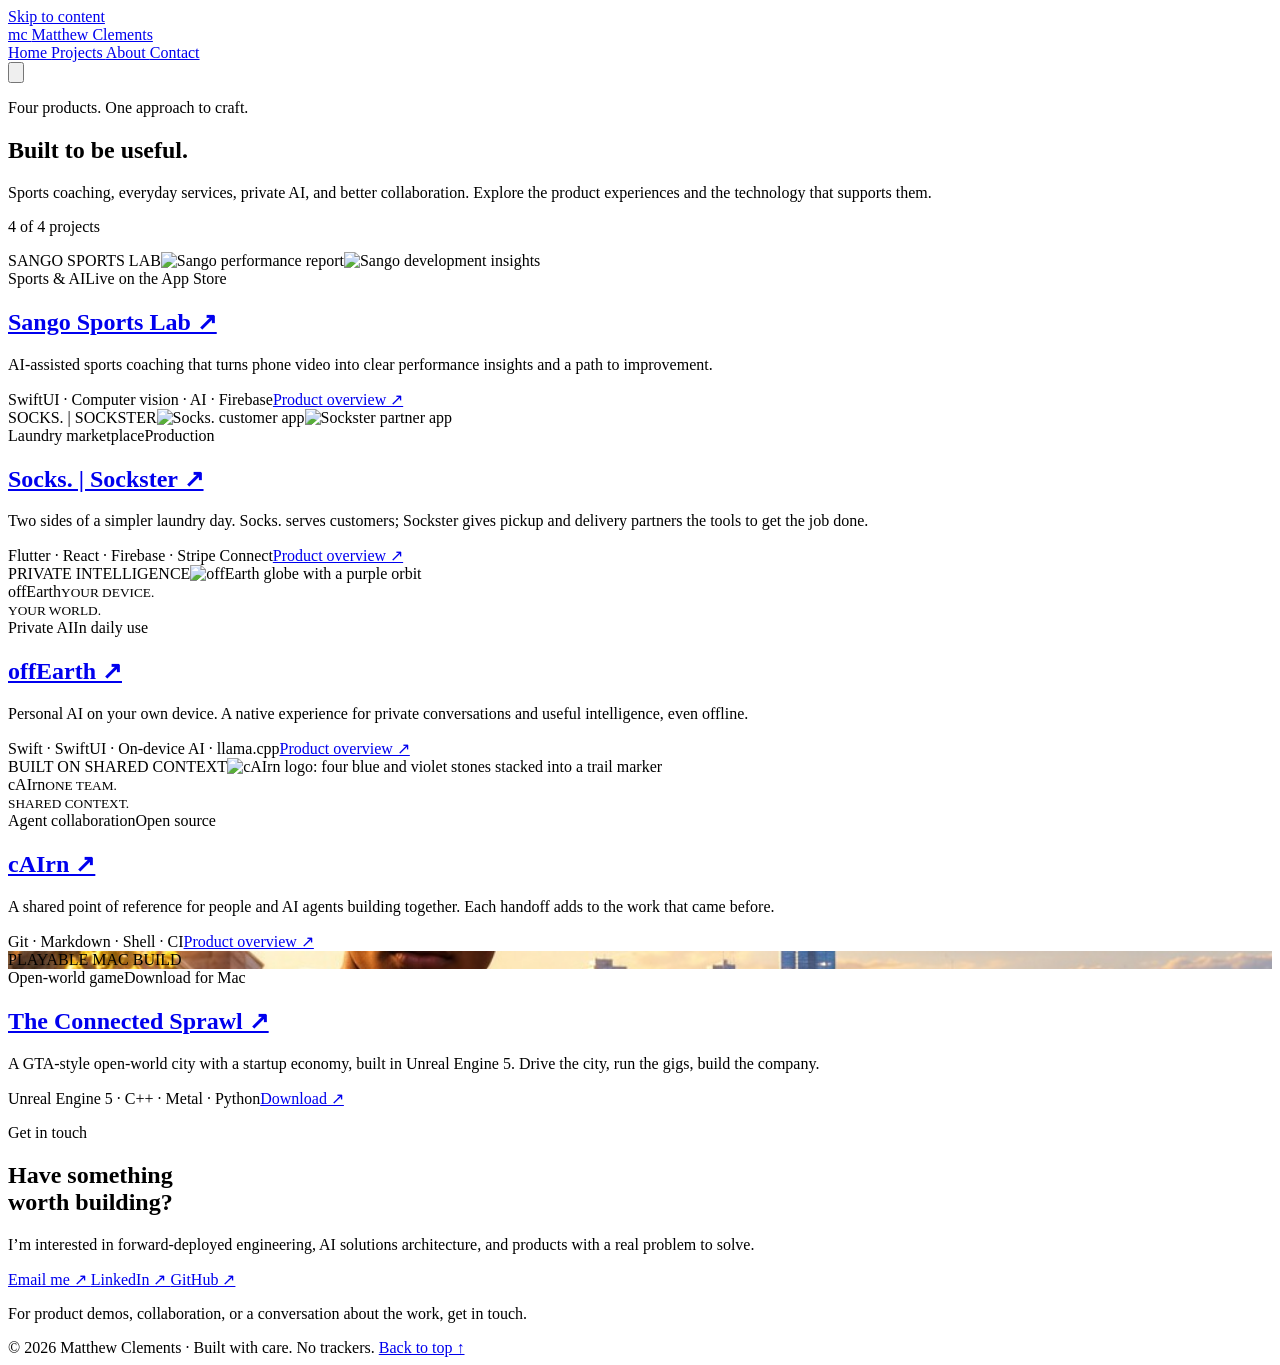
==== projects/index.html @ 40785cf9 "Add The Connected Sprawl download page (Mac build 0.231.2) Co-Authored-By: Claude Fable 5.1 <noreply" ====
<!doctype html>
<html lang="en">
<head>
<meta charset="utf-8"/>
<meta content="width=device-width, initial-scale=1" name="viewport"/>
<title>Projects — Matthew Clements</title>
<meta content="Explore Sango Sports Lab, Socks. | Sockster, offEarth, and cAIrn. Product experiences and their underlying technology." name="description"/>
<meta content="Matthew Clements" name="author"/>
<link href="https://mcclements02.github.io/projects/" rel="canonical"/>
<meta content="website" property="og:type"/>
<meta content="Projects — Matthew Clements" property="og:title"/>
<meta content="Explore Sango Sports Lab, Socks. | Sockster, offEarth, and cAIrn. Product experiences and their underlying technology." property="og:description"/>
<meta content="https://mcclements02.github.io/projects/" property="og:url"/>
<meta content="https://mcclements02.github.io/assets/og-portfolio-2026.jpg" property="og:image"/>
<meta content="image/jpeg" property="og:image:type"/>
<meta content="1200" property="og:image:width"/>
<meta content="630" property="og:image:height"/>
<meta content="Matthew Clements: Big ideas. Built for real life. Featuring Sango Sports Lab, Socks. | Sockster, offEarth, and cAIrn." property="og:image:alt"/>
<meta content="Matthew Clements" property="og:site_name"/>
<meta content="summary_large_image" name="twitter:card"/>
<meta content="Projects — Matthew Clements" name="twitter:title"/>
<meta content="Explore Sango Sports Lab, Socks. | Sockster, offEarth, and cAIrn. Product experiences and their underlying technology." name="twitter:description"/>
<meta content="https://mcclements02.github.io/assets/og-portfolio-2026.jpg" name="twitter:image"/>
<meta content="Matthew Clements: Big ideas. Built for real life. Featuring Sango Sports Lab, Socks. | Sockster, offEarth, and cAIrn." name="twitter:image:alt"/>
<link href="../assets/favicon.svg" rel="icon" type="image/svg+xml"/>
<link href="https://fonts.googleapis.com" rel="preconnect"/>
<link crossorigin="" href="https://fonts.gstatic.com" rel="preconnect"/>
<link href="https://fonts.googleapis.com/css2?family=Geist:wght@400;500;600;700&amp;family=Geist+Mono:wght@400;500;600&amp;display=swap" rel="stylesheet"/>
<script>
   try{const t=localStorage.getItem('theme');if(t==='light'||t==='dark')document.documentElement.dataset.theme=t;}catch(e){}
  </script>
<link href="../assets/site.css?v=20261003-final" rel="stylesheet"/>
<script defer="" src="../assets/site.js?v=20261003-final">
</script>
</head>
<body id="top"><a class="skip-link" href="#main">Skip to content</a><header class="nav">
<div class="wrap nav-inner">
<a aria-label="Matthew Clements — home" class="brand" href="../index.html">
<span aria-hidden="true" class="brand-mark">
      mc
     </span>
<span>
      Matthew Clements
     </span>
</a>
<div class="nav-right">
<nav aria-label="Main navigation" class="nav-links">
<a href="../index.html">
       Home
      </a>
<a aria-current="page" href="../projects/index.html">
       Projects
      </a>
<a class="nav-about" href="../index.html#about">
       About
      </a>
<a href="../index.html#contact">
       Contact
      </a>
</nav>
<button aria-label="Toggle color theme" class="theme-toggle" id="theme-toggle" type="button">
<svg aria-hidden="true" viewbox="0 0 24 24">
<circle cx="12" cy="12" fill="none" r="8" stroke="currentColor" stroke-width="1.5">
</circle>
<path d="M12 4a8 8 0 0 1 0 16Z" fill="currentColor">
</path>
</svg>
</button>
</div>
</div>
</header><main class="wrap" id="main"><section class="page-intro"><p class="eyebrow">Four products. One approach to craft.</p><h1>Built to be useful.</h1><p>Sports coaching, everyday services, private AI, and better collaboration. Explore the product experiences and the technology that supports them.</p></section><div class="project-tools" id="project-tools" hidden><div class="filters" role="group" aria-label="Filter projects by category"><button class="filter" type="button" data-filter="all" aria-pressed="true">All four</button><button class="filter" type="button" data-filter="ai" aria-pressed="false">AI experiences</button><button class="filter" type="button" data-filter="platforms" aria-pressed="false">Marketplaces</button><button class="filter" type="button" data-filter="tools" aria-pressed="false">Collaboration</button></div><label class="sr-only" for="project-search">Search projects</label><input class="search" id="project-search" type="search" placeholder="Find a product or technology…" autocomplete="off"></div><p class="result-count" id="result-count" role="status" aria-live="polite">4 of 4 projects</p><div id="project-list"><article class="project-row" id="sango" data-project data-category="ai"><div class="visual visual-sango"><span class="visual-label" aria-hidden="true">SANGO SPORTS LAB</span><img src="../assets/sango-report.webp" alt="Sango performance report" width="560" height="1212" loading="lazy"><img src="../assets/sango-runway.webp" alt="Sango development insights" width="560" height="1212" loading="lazy"></div><div class="project-info"><div class="project-topline"><span class="kicker">Sports &amp; AI</span><span class="pill live">Live on the App Store</span></div><h2><a href="sango/index.html">Sango Sports Lab ↗</a></h2><p>AI-assisted sports coaching that turns phone video into clear performance insights and a path to improvement.</p><div class="project-bottom"><span class="stack-note">SwiftUI · Computer vision · AI · Firebase</span><a href="sango/index.html">Product overview ↗</a></div></div></article><article class="project-row" id="socks" data-project data-category="platforms"><div class="visual visual-scks"><span class="visual-label" aria-hidden="true">SOCKS. | SOCKSTER</span><img src="../assets/scks-customer.webp" alt="Socks. customer app" width="560" height="1212" loading="lazy"><img src="../assets/scks-driver.webp" alt="Sockster partner app" width="560" height="1212" loading="lazy"></div><div class="project-info"><div class="project-topline"><span class="kicker">Laundry marketplace</span><span class="pill live">Production</span></div><h2><a href="socks/index.html">Socks. | Sockster ↗</a></h2><p>Two sides of a simpler laundry day. Socks. serves customers; Sockster gives pickup and delivery partners the tools to get the job done.</p><div class="project-bottom"><span class="stack-note">Flutter · React · Firebase · Stripe Connect</span><a href="socks/index.html">Product overview ↗</a></div></div></article><article class="project-row" id="offearth" data-project data-category="ai"><div class="visual visual-offearth"><span class="visual-label" aria-hidden="true">PRIVATE INTELLIGENCE</span><img class="brand-logo" src="../assets/offearth-logo.png" alt="offEarth globe with a purple orbit" width="768" height="768" loading="lazy"><div class="visual-wordmark" aria-hidden="true">offEarth<small>YOUR DEVICE.<br>YOUR WORLD.</small></div></div><div class="project-info"><div class="project-topline"><span class="kicker">Private AI</span><span class="pill use">In daily use</span></div><h2><a href="offearth/index.html">offEarth ↗</a></h2><p>Personal AI on your own device. A native experience for private conversations and useful intelligence, even offline.</p><div class="project-bottom"><span class="stack-note">Swift · SwiftUI · On-device AI · llama.cpp</span><a href="offearth/index.html">Product overview ↗</a></div></div></article><article class="project-row" id="cairn" data-project data-category="tools"><div class="visual visual-cairn"><span class="visual-label" aria-hidden="true">BUILT ON SHARED CONTEXT</span><img class="cairn-logo" src="../assets/cairn-logo.svg" alt="cAIrn logo: four blue and violet stones stacked into a trail marker" width="256" height="256" loading="lazy"><div class="visual-wordmark cairn-wordmark" aria-hidden="true"><span>c<span class="cairn-ai">AI</span>rn</span><small>ONE TEAM.<br>SHARED CONTEXT.</small></div></div><div class="project-info"><div class="project-topline"><span class="kicker">Agent collaboration</span><span class="pill ">Open source</span></div><h2><a href="cairn/index.html">cAIrn ↗</a></h2><p>A shared point of reference for people and AI agents building together. Each handoff adds to the work that came before.</p><div class="project-bottom"><span class="stack-note">Git · Markdown · Shell · CI</span><a href="cairn/index.html">Product overview ↗</a></div></div></article><article class="project-row" id="connectedsprawl" data-project data-category="games"><div class="visual" style="background:#1b2a3a url(../assets/connectedsprawl-cover.jpg) center 20%/cover no-repeat"><span class="visual-label" aria-hidden="true">PLAYABLE MAC BUILD</span></div><div class="project-info"><div class="project-topline"><span class="kicker">Open-world game</span><span class="pill ">Download for Mac</span></div><h2><a href="connectedsprawl/index.html">The Connected Sprawl ↗</a></h2><p>A GTA-style open-world city with a startup economy, built in Unreal Engine 5. Drive the city, run the gigs, build the company.</p><div class="project-bottom"><span class="stack-note">Unreal Engine 5 · C++ · Metal · Python</span><a href="connectedsprawl/index.html">Download ↗</a></div></div></article></div><div class="empty-results" id="empty-results" hidden><p>No projects match those filters.</p><button type="button" id="clear-filters">Clear filters and search</button></div><section aria-labelledby="contact-title" class="contact" id="contact">
<div>
<p class="eyebrow">
      Get in touch
     </p>
<h2 id="contact-title">
      Have something
      <br/>
      worth building?
     </h2>
</div>
<div>
<p>
      I’m interested in forward-deployed engineering, AI solutions architecture, and products with a real problem to solve.
     </p>
<div class="text-links">
<a href="mailto:matthew.clements02@gmail.com">
       Email me ↗
      </a>
<a href="https://www.linkedin.com/in/matthew-c-clements" rel="noopener" target="_blank">
       LinkedIn ↗
      </a>
<a href="https://github.com/mcclements02" rel="noopener" target="_blank">
       GitHub ↗
      </a>
</div>
<p class="fine">For product demos, collaboration, or a conversation about the work, get in touch.</p>
</div>
</section></main><footer>
<div class="wrap foot">
<span>
     ©
     <span id="year">
      2026
     </span>
     Matthew Clements · Built with care. No trackers.
    </span>
<a href="#top">
     Back to top ↑
    </a>
</div>
</footer></body></html>
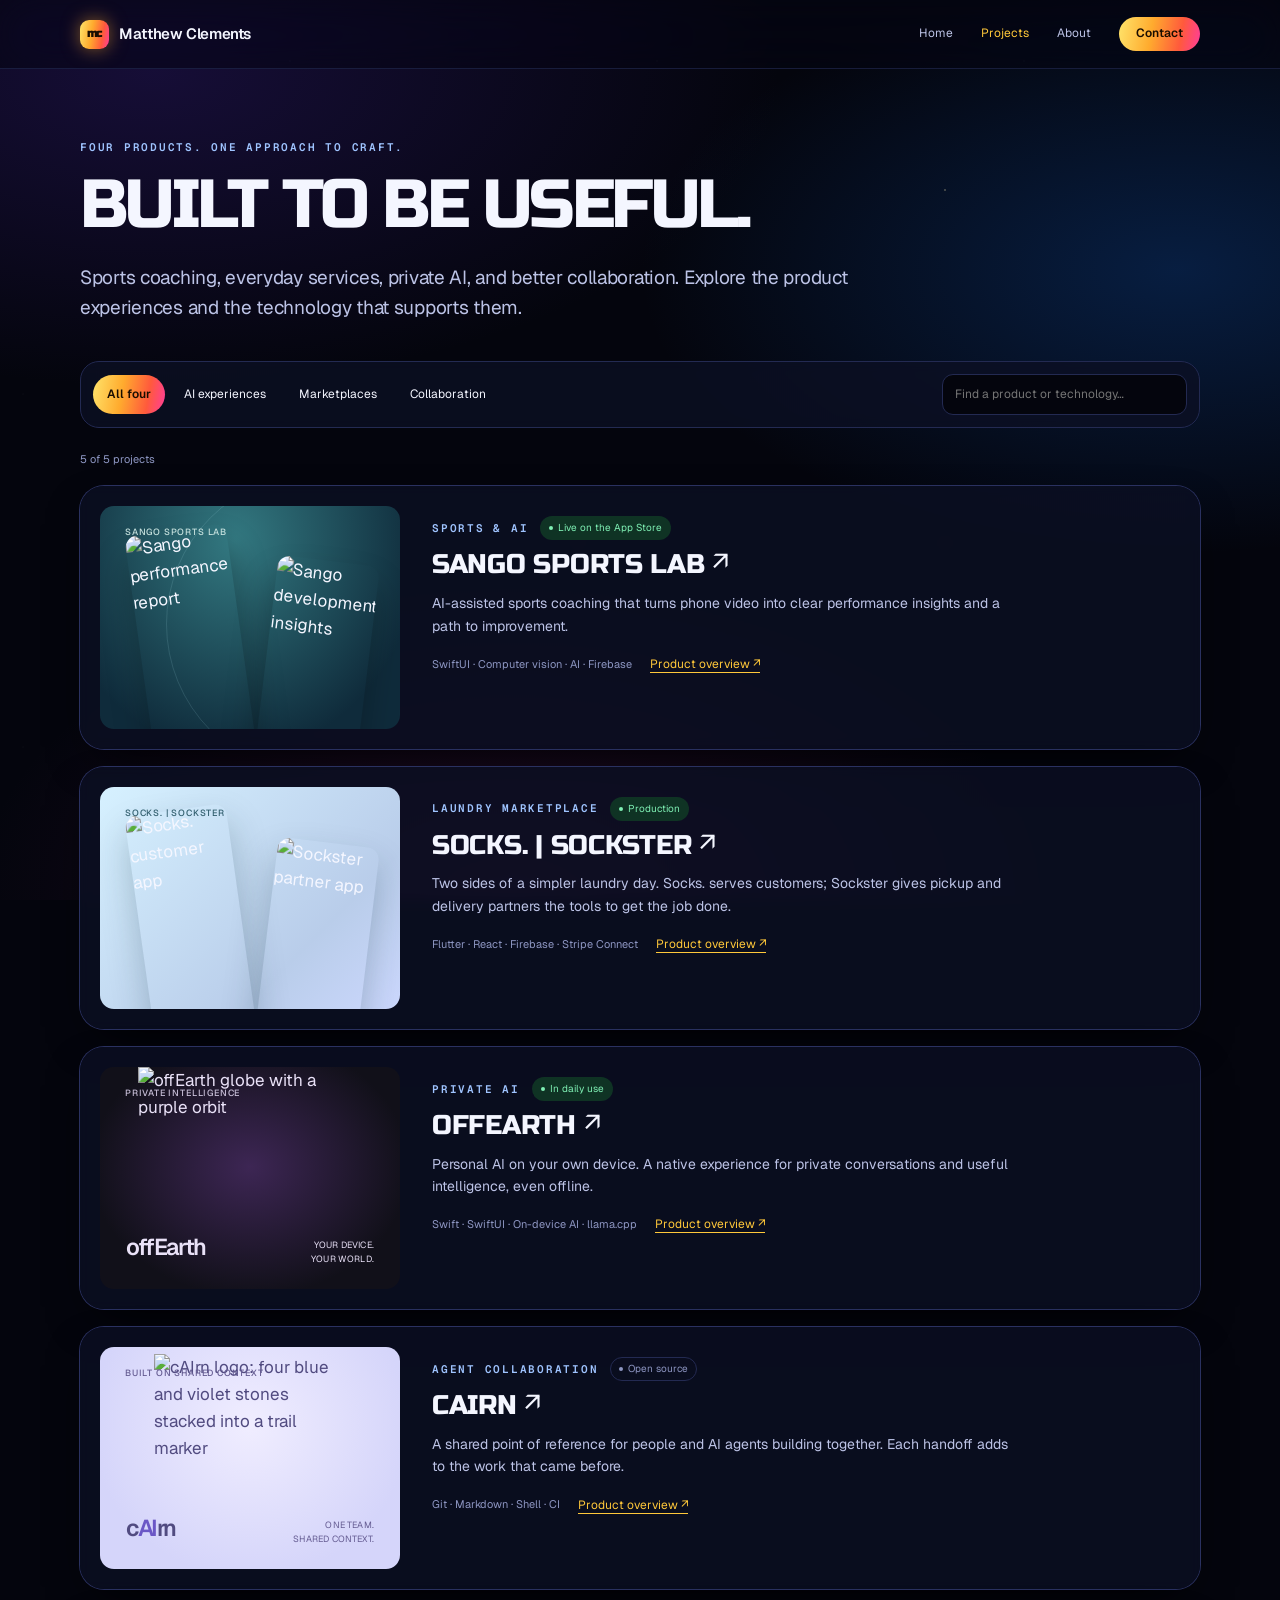
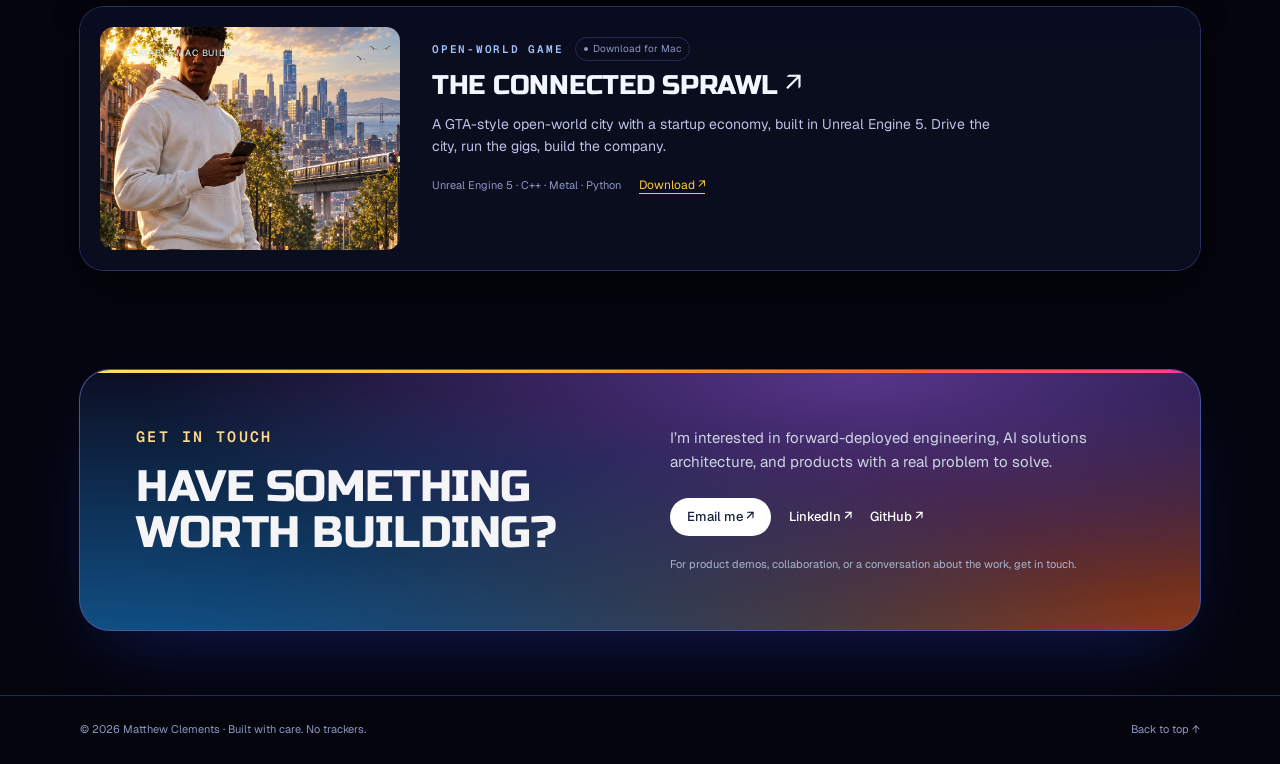
==== commit 0d1bf43b: "Redesign the home page as a galactic anime site with a power-up intro Rebuild index.html around five" ====
--- a/projects/index.html
+++ b/projects/index.html
@@ -25,12 +25,12 @@
 <link href="../assets/favicon.svg" rel="icon" type="image/svg+xml"/>
 <link href="https://fonts.googleapis.com" rel="preconnect"/>
 <link crossorigin="" href="https://fonts.gstatic.com" rel="preconnect"/>
-<link href="https://fonts.googleapis.com/css2?family=Geist:wght@400;500;600;700&amp;family=Geist+Mono:wght@400;500;600&amp;display=swap" rel="stylesheet"/>
+<link href="https://fonts.googleapis.com/css2?family=Geist:wght@400;500;600;700&amp;family=Geist+Mono:wght@400;500;600&amp;family=Russo+One&amp;display=swap" rel="stylesheet"/>
 <script>
    try{const t=localStorage.getItem('theme');if(t==='light'||t==='dark')document.documentElement.dataset.theme=t;}catch(e){}
   </script>
-<link href="../assets/site.css?v=20261003-final" rel="stylesheet"/>
-<script defer="" src="../assets/site.js?v=20261003-final">
+<link href="../assets/site.css?v=20261116-galaxy" rel="stylesheet"/>
+<script defer="" src="../assets/site.js?v=20261116-galaxy">
 </script>
 </head>
 <body id="top"><a class="skip-link" href="#main">Skip to content</a><header class="nav">
--- a/assets/site.css
+++ b/assets/site.css
@@ -0,0 +1,582 @@
+/* Shared design system: quiet surfaces, expressive product color. */
+:root {
+  --bg: #f5f5f7;
+  --bg-2: #ebedf2;
+  --surface: #fff;
+  --ink: #1d1d1f;
+  --ink-2: #53545b;
+  --ink-3: #686972;
+  --rule: #e0e1e6;
+  --rule-2: #c8cbd3;
+  --accent: #0668ce;
+  --accent-soft: #e8f1ff;
+  --accent-ink: #fff;
+  --brand-gradient: linear-gradient(105deg, #007ac6 5%, #4d66df 38%, #8d4ecb 68%, #bd427f 95%);
+  --live: #217246;
+  --live-soft: #e7f5ed;
+  --build: #86520a;
+  --build-soft: #fcf0d8;
+  --muted-bar: #c2c7d1;
+  --sans: -apple-system, BlinkMacSystemFont, 'Geist', 'Segoe UI', sans-serif;
+  --mono: 'Geist Mono', ui-monospace, monospace;
+  --serif: var(--sans);
+  --gutter: 32px;
+  --wrap: 1120px;
+  --glass: #fafafcd9;
+  --shadow: 0 8px 28px #24294b08, 0 1px 3px #24294b05;
+  --shadow-lg: 0 24px 70px -24px #24294b30;
+  color-scheme: light;
+}
+:root[data-theme=dark] {
+  --bg: #0d0d10; --bg-2: #232329; --surface: #1b1b20;
+  --ink: #f5f5f7; --ink-2: #bebec7; --ink-3: #a1a1ac;
+  --rule: #303038; --rule-2: #4b4b57; --accent: #74b1ff;
+  --accent-soft: #192c46; --accent-ink: #0d0d10;
+  --live: #8bddb0; --live-soft: #183325; --build: #f0c574; --build-soft: #392c16;
+  --muted-bar: #555b6a; --glass: #121216db;
+  --shadow: 0 8px 28px #0002; --shadow-lg: 0 24px 70px -24px #0009;
+  color-scheme: dark;
+}
+@media (prefers-color-scheme: dark) {
+  :root:not([data-theme=light]) {
+    --bg: #0d0d10; --bg-2: #232329; --surface: #1b1b20;
+    --ink: #f5f5f7; --ink-2: #bebec7; --ink-3: #a1a1ac;
+    --rule: #303038; --rule-2: #4b4b57; --accent: #74b1ff;
+    --accent-soft: #192c46; --accent-ink: #0d0d10;
+    --live: #8bddb0; --live-soft: #183325; --build: #f0c574; --build-soft: #392c16;
+    --muted-bar: #555b6a; --glass: #121216db;
+    --shadow: 0 8px 28px #0002; --shadow-lg: 0 24px 70px -24px #0009;
+    color-scheme: dark;
+  }
+}
+* { box-sizing: border-box; }
+html { scroll-behavior: smooth; scroll-padding-top: 100px; -webkit-text-size-adjust: 100%; }
+body { margin: 0; background: var(--bg); color: var(--ink); font: 400 17px/1.6 var(--sans); -webkit-font-smoothing: antialiased; }
+img { display: block; max-width: 100%; height: auto; }
+a { color: inherit; text-underline-offset: 4px; }
+button, input { font: inherit; }
+button, a, input, summary { -webkit-tap-highlight-color: transparent; }
+:focus-visible { outline: 3px solid var(--accent); outline-offset: 5px; }
+::selection { background: var(--accent); color: var(--accent-ink); }
+h1, h2, h3, h4, p, figure { margin: 0; }
+h1, h2, h3, h4 { font-weight: 650; letter-spacing: -.045em; line-height: 1.1; }
+ul, ol { padding: 0; margin: 0; list-style: none; }
+button { color: inherit; }
+svg { display: block; }
+.wrap { width: min(100%, calc(var(--wrap) + var(--gutter)*2)); margin: auto; padding-inline: var(--gutter); }
+.mono { font-family: var(--mono); }
+.eyebrow, .kicker { font: 600 12px/1.5 var(--sans); letter-spacing: .015em; color: var(--ink-3); }
+.sr-only { position: absolute; width: 1px; height: 1px; padding: 0; margin: -1px; overflow: hidden; clip: rect(0,0,0,0); white-space: nowrap; border: 0; }
+.skip-link { position: fixed; top: 8px; left: 12px; transform: translateY(-160%); z-index: 100; padding: 10px 18px; border-radius: 20px; background: var(--ink); color: var(--bg); }
+.skip-link:focus { transform: translateY(0); }
+[hidden] { display: none !important; }
+
+/* Navigation */
+.nav { position: sticky; top: 0; z-index: 30; background: var(--glass); border-bottom: 1px solid color-mix(in srgb, var(--rule) 65%, transparent); backdrop-filter: blur(22px) saturate(1.5); -webkit-backdrop-filter: blur(22px) saturate(1.5); }
+.nav-inner { min-height: 68px; display: flex; align-items: center; justify-content: space-between; gap: 24px; }
+.brand { display: flex; align-items: center; gap: 10px; text-decoration: none; font-size: 15px; font-weight: 600; letter-spacing: -.025em; }
+.brand-mark { display: grid; place-items: center; width: 29px; height: 29px; border-radius: 9px; background: var(--brand-gradient); color: #fff; font-size: 11px; letter-spacing: -.06em; }
+.nav-right, .nav-links { display: flex; align-items: center; gap: 28px; }
+.nav-links a { text-decoration: none; color: var(--ink-2); font-size: 12px; padding-block: 12px; transition: color .2s; }
+.nav-links a:hover, .nav-links a[aria-current=page] { color: var(--accent); }
+.nav-links a:last-child { background: var(--ink); color: var(--bg); border-radius: 20px; padding: 7px 17px; }
+.theme-toggle { width: 34px; height: 34px; display: grid; place-items: center; background: none; border: 1px solid var(--rule); border-radius: 50%; cursor: pointer; transition: background .2s; }
+.theme-toggle:hover { background: var(--bg-2); }
+.theme-toggle svg { width: 16px; height: 16px; }
+
+/* Personal introduction and product stage */
+.hero { position: relative; padding-top: 76px; padding-bottom: 46px; }
+.hero-copy { text-align: center; position: relative; z-index: 2; }
+.hero-eyebrow { display: inline-flex; align-items: center; justify-content: center; gap: 9px; font-size: 13px; font-weight: 500; color: var(--ink-2); }
+.availability-dot { width: 6px; height: 6px; display: inline-block; border-radius: 50%; background: #38a877; box-shadow: 0 0 0 4px #38a87714; flex: none; }
+.hero h1 { font-size: clamp(58px, 7.7vw, 96px); line-height: 1.02; letter-spacing: -.05em; font-weight: 700; margin: 23px auto 25px; }
+.hero h1>span, .gradient-text { color: #6856e5; background: var(--brand-gradient); background-clip: text; -webkit-background-clip: text; -webkit-text-fill-color: transparent; }
+.hero .intro { font-size: 21px; line-height: 1.45; letter-spacing: -.025em; max-width: 640px; margin-inline: auto; color: var(--ink-2); }
+.hero-actions { display: flex; gap: 12px; justify-content: center; margin-top: 28px; }
+.button { display: inline-flex; align-items: center; justify-content: center; gap: 17px; border-radius: 999px; min-height: 48px; padding: 12px 25px; font-size: 14px; font-weight: 500; text-decoration: none; transition: background .2s, transform .2s, box-shadow .2s; }
+.button-primary { background: var(--brand-gradient); color: #fff; box-shadow: 0 5px 18px #7956ce30; }
+.button-primary:hover { transform: translateY(-2px); box-shadow: -5px 8px 25px #007ac626, 5px 8px 25px #bd427f26; }
+.button-secondary { background: var(--surface); border: 1px solid var(--rule); color: var(--ink); }
+.button-secondary:hover { transform: translateY(-2px); border-color: var(--rule-2); }
+.location { margin-top: 22px; color: var(--ink-3); font-size: 11px; letter-spacing: .01em; }
+.product-stage { position: relative; isolation: isolate; height: 425px; max-width: 1050px; margin: 50px auto 0; }
+.stage-glow { position: absolute; inset: 3% -5% -2%; z-index: -1; border-radius: 50%; background: radial-gradient(ellipse at 20% 70%, #79d7f442, transparent 50%), radial-gradient(ellipse at 65% 60%, #a17cf64a, transparent 58%), radial-gradient(ellipse at 80% 85%, #ee93c92e, transparent 45%); filter: blur(30px); }
+.stage-tile { position: absolute; width: 22%; text-decoration: none; transition: transform .5s cubic-bezier(.2,.7,.2,1), box-shadow .5s; }
+.stage-cairn { top: 65px; left: 1%; width: 21%; padding: 21px 18px 16px; border-radius: 22px; background: var(--surface); border: 1px solid color-mix(in srgb, var(--rule) 70%, transparent); box-shadow: 0 22px 50px -16px #23345135; transform: rotate(-7deg); }
+.stage-cairn:hover { transform: rotate(-3deg) translateY(-8px); }
+.stage-tile-top { display: flex; gap: 10px; align-items: center; font-size: 18px; font-weight: 600; letter-spacing: -.02em; line-height: 1.3; }
+.stage-app-icon { display: grid; place-items: center; width: 36px; height: 36px; background: #e9edff; border-radius: 10px; color: #5565ca; font-size: 23px; }
+.stage-subtitle { display: block; font-size: 10px; color: var(--ink-3); font-weight: 400; letter-spacing: 0; margin-top: 2px; }
+.mini-terminal { margin-top: 16px; padding: 13px 16px 17px; border-radius: 12px; background: #1b2030; color: #edf1ff; text-align: left; }
+.terminal-dots { display: block; color: #686e82; letter-spacing: 3px; font-size: 7px; }
+.terminal-command { display: block; font: 500 13px var(--mono); margin-top: 15px; }
+.terminal-command i { font-style: normal; color: #85d7b2; }
+.terminal-note { display: block; font-size: 10px; line-height: 1.7; color: #b5bfd6; margin-top: 12px; }
+.terminal-line { display: block; margin-top: 12px; width: 80%; height: 4px; border-radius: 3px; background: #384259; }
+.terminal-line.short { margin-top: 6px; width: 52%; }
+.stage-foot { display: flex; justify-content: space-between; gap: 10px; margin-top: 16px; font-size: 9px; color: var(--ink-3); }
+.stage-sango { position: absolute; left: 23%; top: 0; width: 32%; height: 100%; text-decoration: none; }
+.stage-phone { position: absolute; width: 45%; height: 360px; object-fit: cover; object-position: top; border-radius: 20px; border: 1px solid #bbdbea50; box-shadow: 0 28px 45px -18px #0e233f7a; transition: transform .5s cubic-bezier(.2,.7,.2,1); }
+.stage-phone-back { left: 3%; top: 21px; transform: rotate(-9deg); }
+.stage-phone-front { left: 49%; top: 0; transform: rotate(8deg); }
+.stage-sango:hover .stage-phone-back { transform: rotate(-11deg) translateY(-6px); }
+.stage-sango:hover .stage-phone-front { transform: rotate(10deg) translateY(-10px); }
+.stage-caption { position: absolute; bottom: 1px; left: 0; right: 0; display: flex; align-items: center; justify-content: center; gap: 9px; font-size: 11px; font-weight: 500; color: var(--ink-2); }
+.stage-caption>span:last-child { color: var(--ink-3); font-weight: 400; }
+.stage-socks { position: absolute; left: 57%; top: 18px; width: 18%; height: calc(100% - 18px); text-decoration: none; }
+.stage-socks img { width: 100%; height: 365px; object-fit: cover; object-position: top; border-radius: 20px; border: 1px solid #bbdbea50; box-shadow: 0 28px 45px -18px #31518355; transform: rotate(-4deg); transition: transform .5s cubic-bezier(.2,.7,.2,1); }
+.stage-socks:hover img { transform: rotate(-6deg) translateY(-8px); }
+.stage-offearth { right: 0; top: 65px; padding: 22px 22px 19px; border-radius: 24px; background: radial-gradient(ellipse at 50% 50%, #332449, #15151e 70%); color: #fff; box-shadow: 0 24px 55px -15px #44276660; transform: rotate(7deg); }
+.stage-offearth:hover { transform: rotate(3deg) translateY(-8px); }
+.stage-overline { font-size: 10px; color: #c7bdd9; }
+.stage-offearth img { width: 185px; max-width: 100%; margin: -3px auto -12px; }
+.stage-brand { display: block; font-size: 25px; letter-spacing: -.055em; font-weight: 600; }
+.stage-offearth .stage-foot { margin-top: 4px; color: #b8adc9; }
+.credential-strip { display: flex; justify-content: center; align-items: center; flex-wrap: wrap; gap: 30px; padding-block: 30px; color: var(--ink-3); font-size: 10px; border-bottom: 1px solid var(--rule); }
+.credential-strip strong { font-weight: 600; color: var(--ink-2); }
+.credential-strip .employers { display: flex; gap: 34px; font-size: 20px; font-weight: 650; letter-spacing: -.05em; color: var(--ink-2); }
+.credential-strip>span:last-child { margin-left: 16px; }
+
+/* Featured products */
+.section { padding-top: 110px; }
+.section-heading { display: flex; align-items: end; justify-content: space-between; gap: 25px; margin-bottom: 38px; }
+.section-heading h2 { font-size: clamp(32px,4vw,48px); margin-top: 12px; }
+.section-heading>a { font-size: 14px; color: var(--accent); text-decoration: none; white-space: nowrap; padding-bottom: 4px; }
+.section-heading>a:hover { text-decoration: underline; }
+.featured-grid { display: grid; grid-template-columns: repeat(2,minmax(0,1fr)); gap: 28px; }
+.feature-card { min-width: 0; border-radius: 28px; background: var(--surface); box-shadow: var(--shadow); overflow: hidden; transition: transform .35s, box-shadow .35s; }
+.feature-card>a { display: flex; flex-direction: column; height: 100%; text-decoration: none; }
+.feature-card>a::after { content: ''; height: 3px; flex: none; background: var(--brand-gradient); opacity: .75; }
+.feature-card .visual { aspect-ratio: 1.5; }
+.feature-card:hover { transform: translateY(-6px); box-shadow: var(--shadow-lg); }
+.feature-meta { display: flex; align-items: center; justify-content: space-between; gap: 12px; margin: 26px 30px 12px; }
+.feature-meta .kicker { font-size: 12px; }
+.feature-card h3 { font-size: 30px; letter-spacing: -.04em; margin-inline: 30px; }
+.feature-card p { color: var(--ink-2); font-size: 15px; line-height: 1.6; margin: 12px 30px 0; }
+.read-link { display: flex; align-items: center; justify-content: space-between; font-size: 13px; font-weight: 500; color: var(--accent); padding: 25px 30px 28px; margin-top: auto; }
+.pill { display: inline-flex; align-items: center; gap: 5px; padding: 4px 8px; border: 1px solid var(--rule); border-radius: 99px; color: var(--ink-3); font-size: 10px; line-height: 1.4; white-space: nowrap; }
+.pill.live,.pill.use { color: var(--live); background: var(--live-soft); border-color: transparent; }
+.pill.build { color: var(--build); background: var(--build-soft); border-color: transparent; }
+.pill::before { content: ''; width: 4px; height: 4px; border-radius: 50%; background: currentColor; }
+.visual { position: relative; overflow: hidden; isolation: isolate; background: var(--bg-2); }
+.visual img { position: absolute; width: 34%; max-width: none; border-radius: 12px; box-shadow: 0 22px 35px #0004; }
+.visual img:first-of-type { left: 13%; top: 10%; transform: rotate(-8deg); }
+.visual img:nth-of-type(2) { left: 55%; top: 24%; transform: rotate(7deg); }
+.visual-label { position: absolute; left: 25px; top: 20px; z-index: 2; font: 500 9px/1.4 var(--sans); letter-spacing: .09em; color: #c6e1de; }
+.visual-sango { background: radial-gradient(ellipse at 45% 15%, #337981, #0f2b3b 80%); }
+.visual-sango::before { content: ''; position: absolute; width: 100%; aspect-ratio: 1; border: 1px solid #c1f5ff20; border-radius: 50%; left: 22%; top: -15%; }
+.visual-scks { background: linear-gradient(135deg,#d6f1ff,#b9cdea 70%,#cbd7fd); }
+.visual-scks img { top: 15%; box-shadow: 0 18px 35px #18384340; }
+.visual-scks img:nth-of-type(2) { top: 25%; }
+.visual-scks .visual-label { color: #315e6e; }
+.visual-offearth { background: radial-gradient(ellipse at 50% 45%, #3d2654, #111019 75%); color: #e9e1f7; }
+.visual-wordmark { position: absolute; bottom: 23px; left: 26px; right: 26px; display: flex; justify-content: space-between; align-items: end; font-size: 29px; font-weight: 600; letter-spacing: -.06em; }
+.visual-wordmark small { font: 400 9px/1.5 var(--sans); letter-spacing: .02em; text-align: right; }
+.visual-offearth .visual-label { color: #c8bfd8; }
+.visual-offearth img.brand-logo { width: 75%; height: 85%; object-fit: contain; left: 12.5%; top: 0; transform: none; border-radius: 0; box-shadow: none; }
+.abstract-art { position: absolute; inset: 12% 18% 26%; width: 64%; height: 62%; color: currentColor; opacity: .8; }
+.visual-tools { background: linear-gradient(130deg,#e6e8fd,#d5dbf6); color: #646aa3; }
+.visual-cairn { background: radial-gradient(ellipse at 50% 35%,#f0edff,#d5d5fa 75%); color: #7470ae; }
+.visual-games { background: linear-gradient(130deg,#d8f0e7,#a2c8b8); color: #456f60; }
+.visual-platform { background: linear-gradient(130deg,#ffeddf,#ecccbb); color: #95654b; }
+.visual-quant { background: linear-gradient(130deg,#deecff,#bad5ec); color: #53778f; }
+.visual-browser { background: linear-gradient(130deg,#eeebff,#cbc7ea); color: #6b6593; }
+.visual .abstract-label { position: absolute; left: 26px; bottom: 22px; font-size: 25px; line-height: 1.3; font-weight: 600; letter-spacing: -.04em; }
+.topic-links { display: flex; justify-content: center; flex-wrap: wrap; gap: 12px; margin-top: 35px; }
+.topic-links a { display: flex; align-items: center; gap: 22px; border: 1px solid var(--rule); padding: 12px 19px; border-radius: 99px; text-decoration: none; font-size: 12px; color: var(--ink-2); transition: border-color .2s, background .2s; }
+.topic-links a:hover { border-color: var(--accent); background: var(--surface); color: var(--accent); }
+
+/* Background, principles, and experience */
+.about { display: grid; grid-template-columns: 1.1fr 1fr; gap: 64px; align-items: start; }
+.about h2 { font-size: clamp(33px,3.7vw,46px); margin: 17px 0 28px; }
+.about p { color: var(--ink-2); font-size: 16px; margin-bottom: 19px; }
+.about .eyebrow { font-size: 12px; }
+.focus-list { display: grid; gap: 12px; }
+.focus-list li { background: var(--surface); border-radius: 18px; padding: 22px 25px; box-shadow: var(--shadow); }
+.focus-list strong { display: block; font-size: 15px; font-weight: 600; letter-spacing: -.02em; margin-bottom: 6px; }
+.focus-list span { font-size: 13px; line-height: 1.5; color: var(--ink-2); display: block; }
+.principles { display: grid; grid-template-columns: repeat(2,1fr); gap: 20px; }
+.principle { background: var(--surface); border-radius: 24px; padding: 32px; box-shadow: var(--shadow); }
+.principle .n { display: grid; place-items: center; width: 35px; height: 35px; border-radius: 12px; color: #fff; background: var(--brand-gradient); font-size: 12px; font-weight: 600; }
+.principle h3 { font-size: 21px; letter-spacing: -.035em; margin: 20px 0 12px; }
+.principle p { font-size: 14px; color: var(--ink-2); }
+.contact { position: relative; isolation: isolate; overflow: hidden; display: grid; grid-template-columns: 1fr 1fr; gap: 60px; margin-block: 100px 65px; padding: 56px; border-radius: 30px; color: #f5f5f7; background: radial-gradient(ellipse at 0 130%,#1262a0,transparent 70%),radial-gradient(ellipse at 70% 0%,#58358b,transparent 65%),radial-gradient(ellipse at 110% 120%,#852f62,transparent 65%),#15182d; }
+.contact::before { content: ''; position: absolute; inset: 0 0 auto; height: 3px; background: var(--brand-gradient); }
+.contact .eyebrow { color: #afc1ee; }
+.contact h2 { font-size: 43px; margin-top: 16px; }
+.contact p { color: #ced5e4; font-size: 15px; }
+.text-links { display: flex; flex-wrap: wrap; gap: 18px; margin-top: 24px; font-size: 13px; font-weight: 500; }
+.text-links a { text-decoration: none; }
+.text-links a:hover { text-decoration: underline; }
+.contact .text-links a { color: #fff; }
+.contact .text-links a:first-child { background: #fff; color: #152340; padding: 9px 17px; border-radius: 30px; }
+.contact .text-links { align-items: center; }
+.contact .fine { font-size: 11px; line-height: 1.6; margin-top: 20px; color: #a8b5d0; }
+footer { border-top: 1px solid var(--rule); }
+.foot { display: flex; justify-content: space-between; gap: 20px; padding-block: 25px; font-size: 11px; color: var(--ink-3); }
+.foot a { text-decoration: none; }
+
+/* Project index and case-study shared elements */
+.page-intro { padding-top: 70px; max-width: 780px; }
+.page-intro h1 { font-size: clamp(43px,6vw,68px); margin: 15px 0 23px; letter-spacing: -.055em; }
+.page-intro>p:last-child { font-size: 19px; color: var(--ink-2); max-width: 61ch; letter-spacing: -.015em; }
+.project-tools { display: flex; justify-content: space-between; align-items: center; gap: 18px; margin-top: 37px; padding: 12px; background: var(--surface); border: 1px solid var(--rule); border-radius: 19px; }
+.filters { display: flex; flex-wrap: wrap; gap: 5px; }
+.filter { border: 0; border-radius: 99px; padding: 10px 14px; background: none; cursor: pointer; font-size: 12px; transition: background .2s; }
+.filter:hover { background: var(--bg-2); }
+.filter[aria-pressed=true] { background: var(--brand-gradient); color: #fff; }
+.search { max-width: 245px; min-width: 180px; width: 100%; border: 1px solid var(--rule); border-radius: 11px; padding: 10px 12px; background: var(--bg); color: var(--ink); font-size: 12px; }
+.result-count { font-size: 11px; color: var(--ink-3); margin: 23px 0 18px; }
+.project-row { display: grid; grid-template-columns: 300px minmax(0,1fr); gap: 32px; background: var(--surface); border-radius: 24px; box-shadow: var(--shadow); padding: 20px; margin-bottom: 18px; }
+.project-row .visual { aspect-ratio: 1.35; border-radius: 14px; align-self: start; }
+.project-row .visual .abstract-label { font-size: 19px; }
+.project-row .visual-wordmark { font-size: 23px; }
+.project-info { padding: 10px 10px 10px 0; min-width: 0; }
+.project-topline { display: flex; align-items: center; gap: 12px; margin-bottom: 10px; }
+.project-info h2 { font-size: 27px; margin-bottom: 12px; }
+.project-info h2 a { text-decoration: none; }
+.project-info h2 a:hover { color: var(--accent); }
+.project-info p { color: var(--ink-2); font-size: 14px; max-width: 64ch; }
+.project-bottom { display: flex; gap: 18px; align-items: center; flex-wrap: wrap; margin-top: 18px; }
+.project-bottom>a { color: var(--accent); font-size: 12px; }
+.stack-note { font-size: 11px; color: var(--ink-3); }
+details { margin-top: 14px; }
+summary { width: fit-content; font-size: 12px; color: var(--accent); cursor: pointer; padding-block: 5px; }
+.detail-points { list-style: disc; padding-left: 17px; margin-top: 10px; font-size: 13px; color: var(--ink-2); }
+.detail-points li+li { margin-top: 7px; }
+.project-info .meta { display: block; font-size: 11px; margin-top: 14px; color: var(--ink-3); }
+.empty-results { padding: 40px 0; color: var(--ink-2); }
+.empty-results button { border: 0; background: none; color: var(--accent); text-decoration: underline; cursor: pointer; padding: 8px 0; }
+.project-note { margin-block: 32px; font-size: 12px; color: var(--ink-3); max-width: 72ch; }
+.breadcrumbs { display: flex; gap: 10px; padding-top: 35px; font-size: 11px; color: var(--ink-3); }
+.breadcrumbs a { text-decoration: none; }
+.case-intro { padding-block: 48px; }
+.case-intro h1 { font-size: clamp(42px,6vw,68px); margin: 18px 0; }
+.case-intro>p:last-child { font-size: 23px; line-height: 1.4; max-width: 700px; color: var(--ink-2); letter-spacing: -.025em; }
+.case-footer { margin-top: 40px; border-top: 1px solid var(--rule); padding-top: 22px; font-size: 12px; color: var(--ink-3); }
+.case-footer a { color: var(--accent); }
+.case-heading { display: flex; gap: 14px; align-items: center; flex-wrap: wrap; }
+.brand-title { display: flex; align-items: center; gap: 18px; }
+.brand-title img { width: 1.6em; height: 1.6em; object-fit: contain; flex: none; }
+.product-benefits .benefit-number { color: #fff; background: var(--brand-gradient); border-radius: 99px; padding: 4px 10px; }
+
+/* Keep motion brief, optional, and independent of content visibility. */
+@keyframes hero-arrive { from { opacity: .2; transform: translateY(16px); } to { opacity: 1; transform: translateY(0); } }
+@media (prefers-reduced-motion: no-preference) {
+  .hero-copy { animation: hero-arrive .8s cubic-bezier(.2,.7,.2,1) both; }
+  .product-stage { animation: hero-arrive 1.1s .12s cubic-bezier(.2,.7,.2,1) both; }
+}
+@media (max-width: 960px) {
+  .hero { padding-top: 58px; }
+  .hero h1 { font-size: 76px; }
+  .product-stage { height: 340px; }
+  .stage-glow { inset-inline: 0; }
+  .stage-cairn { top: 47px; padding: 16px 13px; }
+  .stage-tile-top { font-size: 15px; }
+  .stage-subtitle { font-size: 9px; }
+  .mini-terminal { padding: 12px; }
+  .terminal-command { font-size: 11px; }
+  .terminal-note { font-size: 9px; }
+  .stage-foot { font-size: 8px; }
+  .stage-phone { height: 290px; border-radius: 16px; }
+  .stage-socks img { height: 290px; border-radius: 16px; }
+  .stage-offearth { top: 48px; padding: 17px; }
+  .stage-overline { font-size: 9px; }
+  .stage-offearth img { max-height: 150px; object-fit: contain; }
+  .stage-caption { font-size: 9px; bottom: 8px; gap: 6px; }
+  .stage-caption>span:last-child { display: none; }
+  .project-tools { flex-direction: column; align-items: stretch; }
+  .search { max-width: 100%; }
+  .project-row { grid-template-columns: 240px minmax(0,1fr); gap: 24px; }
+  .about { gap: 35px; }
+  .contact { gap: 35px; padding: 40px; }
+  .contact h2 { font-size: 35px; }
+  .feature-card h3 { font-size: 26px; }
+}
+@media (max-width: 700px) {
+  :root { --gutter: 20px; }
+  html { scroll-padding-top: 125px; }
+  .nav-inner { min-height: 92px; display: grid; grid-template-columns: 1fr auto; gap: 7px; padding-block: 12px 9px; }
+  .brand { font-size: 14px; }
+  .brand-mark { width: 27px; height: 27px; }
+  .nav-right { display: contents; }
+  .theme-toggle { grid-column: 2; grid-row: 1; width: 32px; height: 32px; }
+  .nav-links { grid-column: 1/-1; grid-row: 2; gap: 27px; }
+  .nav-links a { font-size: 11px; padding-block: 5px; }
+  .nav-links a:last-child { background: none; color: var(--ink-2); padding: 5px 0; border-radius: 0; margin-left: auto; }
+  .hero { padding-top: 47px; padding-bottom: 25px; }
+  .hero-eyebrow { font-size: 10px; gap: 8px; }
+  .hero h1 { font-size: clamp(43px,10vw,66px); letter-spacing: -.04em; margin: 23px -5px; line-height: 1.06; }
+  .hero .intro { font-size: 18px; max-width: 34ch; }
+  .desktop-break { display: none; }
+  .hero-actions { gap: 10px; margin-top: 25px; }
+  .button { font-size: 13px; min-height: 45px; padding: 11px 19px; gap: 12px; }
+  .location { font-size: 10px; max-width: 31ch; margin: 19px auto 0; }
+  .product-stage { height: auto; max-width: 500px; margin-top: 35px; padding-top: 20px; display: grid; grid-template-columns: repeat(2, minmax(0, 1fr)); gap: 35px 22px; align-items: center; }
+  .stage-glow { inset: 0; filter: blur(18px); }
+  .stage-sango { position: relative; grid-column: 1; grid-row: 1; width: 100%; left: auto; top: auto; height: clamp(270px, 77vw, 370px); }
+  .stage-phone { width: 70%; height: calc(100% - 40px); border-radius: 13px; }
+  .stage-phone-back { left: 0; top: 18px; }
+  .stage-phone-front { left: 28%; top: 0; }
+  .stage-socks { position: relative; grid-column: 2; grid-row: 1; width: 100%; left: auto; top: auto; height: clamp(270px, 77vw, 370px); }
+  .stage-socks img { width: 87%; height: calc(100% - 40px); margin-inline: auto; border-radius: 13px; transform: rotate(5deg); }
+  .stage-socks:hover img { transform: rotate(3deg) translateY(-4px); }
+  .stage-caption { bottom: 0; top: auto; left: 0; right: 0; justify-content: center; gap: 6px; font-size: 10px; }
+  .stage-cairn { position: relative; grid-column: 1; grid-row: 2; width: 100%; max-width: none; left: auto; right: auto; top: auto; padding: 16px 13px; border-radius: 18px; transform: rotate(-4deg); }
+  .stage-cairn:hover { transform: rotate(2deg) translateY(-3px); }
+  .stage-tile-top { font-size: 16px; gap: 8px; }
+  .stage-app-icon { width: 28px; height: 28px; border-radius: 8px; font-size: 19px; }
+  .stage-subtitle { font-size: 8px; }
+  .mini-terminal { display: none; }
+  .stage-cairn .stage-foot { display: block; font-size: 8px; margin-top: 12px; }
+  .stage-cairn .stage-foot>span { display: none; }
+  .stage-offearth { position: relative; grid-column: 2; grid-row: 2; width: 100%; max-width: none; right: auto; top: auto; padding: 14px 12px; border-radius: 18px; transform: rotate(4deg); }
+  .stage-overline { font-size: 7px; }
+  .stage-offearth img { width: 100%; height: 115px; max-height: none; object-fit: contain; margin: 0 auto -6px; }
+  .stage-brand { font-size: 20px; }
+  .stage-offearth .stage-foot { display: none; }
+  .credential-strip { gap: 15px; padding-block: 20px; flex-direction: column; }
+  .credential-strip .employers { gap: 37px; font-size: 22px; }
+  .credential-strip>span:last-child { display: none; }
+  .section { padding-top: 70px; }
+  .section-heading { gap: 18px; margin-bottom: 25px; align-items: end; }
+  .section-heading h2 { font-size: 34px; max-width: 12ch; }
+  .section-heading>a { font-size: 11px; padding-bottom: 3px; }
+  .featured-grid { grid-template-columns: 1fr; gap: 24px; }
+  .feature-card { border-radius: 23px; }
+  .feature-card .visual { aspect-ratio: 1.35; }
+  .feature-meta { margin: 22px 23px 10px; }
+  .feature-meta .kicker { font-size: 11px; }
+  .feature-card h3 { font-size: 29px; margin-inline: 23px; }
+  .feature-card p { font-size: 14px; margin: 10px 23px 0; }
+  .read-link { padding: 21px 23px 24px; }
+  .visual-wordmark { font-size: 26px; }
+  .topic-links { justify-content: start; gap: 9px; margin-top: 25px; }
+  .topic-links a { font-size: 11px; padding: 10px 15px; gap: 15px; }
+  .about { grid-template-columns: 1fr; gap: 25px; }
+  .about h2 { font-size: 37px; }
+  .about p { font-size: 15px; }
+  .focus-list li { padding: 23px; }
+  .principles { grid-template-columns: 1fr; gap: 15px; }
+  .principle { padding: 27px; }
+  .contact { grid-template-columns: 1fr; gap: 23px; margin-block: 65px 40px; padding: 34px 26px; border-radius: 25px; }
+  .contact h2 { font-size: 36px; }
+  .contact .text-links { gap: 16px; font-size: 12px; }
+  .foot { flex-direction: column; gap: 9px; font-size: 10px; }
+  .page-intro { padding-top: 45px; }
+  .page-intro h1 { font-size: 44px; }
+  .page-intro>p:last-child { font-size: 17px; }
+  .project-tools { margin-top: 27px; padding: 10px; border-radius: 15px; }
+  .filters { gap: 4px; }
+  .filter { padding: 9px 11px; font-size: 11px; }
+  .project-row { grid-template-columns: 1fr; gap: 22px; padding: 15px; border-radius: 22px; }
+  .project-row .visual { aspect-ratio: 1.4; }
+  .project-info { padding: 0 5px 7px; }
+  .project-info h2 { font-size: 26px; }
+  .project-bottom { gap: 12px; }
+  .project-topline { gap: 9px; }
+  .project-topline .kicker { font-size: 11px; }
+  .case-intro { padding-block: 32px; }
+  .case-intro>p:last-child { font-size: 21px; }
+}
+@media (max-width: 370px) {
+  .hero h1 { font-size: 40px; }
+  .hero-eyebrow { font-size: 9px; }
+  .product-stage { gap: 30px 18px; }
+  .stage-caption { font-size: 9px; }
+  .stage-subtitle { font-size: 7px; }
+  .stage-cairn .stage-foot { font-size: 7px; }
+  .section-heading h2 { font-size: 29px; }
+  .pill { font-size: 9px; }
+}
+@media (prefers-reduced-motion: reduce) {
+  html { scroll-behavior: auto; }
+  *, *::before, *::after { animation: none !important; transition: none !important; }
+}
+
+/* cAIrn identity: a trail marker built from four balanced stones. */
+.visual-cairn { color: #514b80; }
+.visual-cairn .visual-label { color: #655c92; }
+.visual-cairn img.cairn-logo { width: 64%; height: 75%; object-fit: contain; left: 18%; top: 3%; transform: none; box-shadow: none; border-radius: 0; }
+.cairn-wordmark { color: #514b80; }
+.cairn-ai { color: #6b57c6; }
+.cairn-wordmark small { color: #655c92; }
+.stage-app-icon img { width: 28px; height: 28px; }
+.stage-cairn-art { margin-top: 12px; padding: 3px 0 8px; text-align: center; }
+.stage-cairn-art img { width: 115px; height: 115px; margin: auto; }
+.stage-cairn-art>span { display: block; font-size: 13px; font-weight: 500; color: var(--ink-2); line-height: 1.45; margin-top: 4px; }
+@media (max-width: 960px) { .stage-cairn-art img { width: 95px; height: 95px; } .stage-cairn-art>span { font-size: 11px; } }
+@media (max-width: 700px) { .stage-cairn-art img { width: 76px; height: 76px; } .stage-cairn-art>span { font-size: 10px; } .stage-app-icon img { width: 24px; height: 24px; } .brand-title { gap: 12px; } }
+@media (max-width: 370px) { .brand-title { font-size: 37px !important; } .brand-title img { width: 1.3em; height: 1.3em; } }
+
+/* ============================================================
+   Galactic theme. One look, everywhere: deep space, gold energy.
+   ============================================================ */
+:root, :root[data-theme=dark], :root[data-theme=light] {
+  --bg: #04050d; --bg-2: #14173a; --surface: #0c0f24;
+  --ink: #f4f6ff; --ink-2: #bcc3e6; --ink-3: #8d96c2;
+  --rule: #232a52; --rule-2: #3b4480; --accent: #ffc83a;
+  --accent-soft: #3a2c08; --accent-ink: #0a0a12;
+  --brand-gradient: linear-gradient(100deg, #ffe46b 0%, #ffab2e 40%, #ff5a3c 75%, #ff3d9a 100%);
+  --beam: linear-gradient(100deg, #7fe0ff, #3d8bff 55%, #a66bff);
+  --live: #7ff0b4; --live-soft: #0f3324; --build: #ffcf70; --build-soft: #3a2a0c;
+  --muted-bar: #555b6a; --glass: #05061299;
+  --shadow: 0 0 0 1px #2a3160, 0 18px 50px -20px #000;
+  --shadow-lg: 0 0 0 1px #4a55a0, 0 30px 80px -24px #2a3bd060;
+  --display: 'Russo One', 'Geist', system-ui, sans-serif;
+  color-scheme: dark;
+}
+@media (prefers-color-scheme: dark) { :root:not([data-theme=light]) { --bg: #04050d; --surface: #0c0f24; } }
+.theme-toggle { display: none; }
+html { background: #04050d; }
+body { background: transparent; position: relative; }
+body::before, body::after { content: ''; position: fixed; inset: 0; z-index: -2; pointer-events: none; }
+body::before {
+  background:
+    radial-gradient(ellipse 70% 50% at 12% 8%, #3a1f8a55, transparent 70%),
+    radial-gradient(ellipse 60% 45% at 92% 30%, #0e4fa855, transparent 70%),
+    radial-gradient(ellipse 60% 50% at 40% 100%, #7a1f6a40, transparent 70%),
+    #04050d;
+}
+body::after {
+  z-index: -1; opacity: .9;
+  background-image:
+    radial-gradient(1.2px 1.2px at 23px 41px, #fff, transparent 60%),
+    radial-gradient(1px 1px at 131px 87px, #cfe0ff, transparent 60%),
+    radial-gradient(1.6px 1.6px at 211px 190px, #ffe9b0, transparent 60%),
+    radial-gradient(1px 1px at 77px 233px, #fff, transparent 60%),
+    radial-gradient(1.3px 1.3px at 290px 61px, #bfd6ff, transparent 60%),
+    radial-gradient(1px 1px at 173px 301px, #fff, transparent 60%),
+    radial-gradient(1px 1px at 335px 271px, #ffd9f0, transparent 60%);
+  background-size: 367px 353px;
+  animation: star-drift 180s linear infinite;
+}
+@keyframes star-drift { to { background-position: -367px 706px; } }
+h1, h2, .saga h3, .quest h3 { font-family: var(--display); font-weight: 400; letter-spacing: -.01em; text-transform: uppercase; }
+.gradient-text, .hero h1>span { color: #ffb52e; }
+.brand-mark { font-family: var(--display); color: #1a0d00; box-shadow: 0 0 18px #ffab2e80; }
+.nav-links a:last-child { background: var(--brand-gradient); color: #1a0d00; font-weight: 600; }
+.nav-links a:hover, .nav-links a[aria-current=page] { color: var(--accent); }
+.nav-links a:last-child:hover { color: #1a0d00; filter: brightness(1.1); }
+.button-primary { color: #1a0d00; font-weight: 600; box-shadow: 0 0 24px #ffab2e55; }
+.button-primary:hover { box-shadow: 0 0 34px #ffab2e99; }
+.button-secondary { background: #ffffff0d; border-color: var(--rule-2); cursor: pointer; }
+.button-secondary:hover { border-color: #7fe0ff; box-shadow: 0 0 22px #3d8bff55; }
+.eyebrow, .kicker { font-family: var(--mono); text-transform: uppercase; letter-spacing: .16em; font-size: 11px; color: #9fc4ff; }
+.feature-card, .project-row, .principle, .focus-list li, .product-benefits article, .project-tools { background: #0c0f24cc; backdrop-filter: blur(6px); -webkit-backdrop-filter: blur(6px); }
+.gallery-images { background: #14173a99; }
+.search { background: #04050d; }
+.filter[aria-pressed=true] { color: #1a0d00; font-weight: 600; }
+.principle .n, .product-benefits .benefit-number { color: #1a0d00; }
+.contact { background: radial-gradient(ellipse at 0 130%, #1262a0, transparent 70%), radial-gradient(ellipse at 70% 0%, #58358b, transparent 65%), radial-gradient(ellipse at 110% 120%, #a8431a, transparent 65%), #0c0f24; box-shadow: var(--shadow-lg); }
+.contact h2 { font-size: clamp(30px, 4vw, 44px); line-height: 1.05; }
+.contact .eyebrow { color: #ffd98a; }
+main:not(.wrap) .contact { margin-block: 110px 65px; }
+.case-intro h1, .page-intro h1 { line-height: 1.02; }
+
+/* Home: hero */
+.hero-galaxy { display: grid; grid-template-columns: minmax(0, 1.15fr) minmax(0, .85fr); gap: 20px; align-items: end; padding-top: 64px; min-height: min(88vh, 860px); }
+.hero-text { padding-bottom: 70px; position: relative; z-index: 2; }
+.hero-galaxy .hero-eyebrow { justify-content: flex-start; font-family: var(--mono); font-size: 12px; letter-spacing: .08em; color: #9fc4ff; }
+.hero-galaxy h1 { font-size: clamp(56px, 9.2vw, 132px); line-height: .92; margin: 22px 0 28px; transform: skewX(-6deg); transform-origin: left bottom; text-shadow: 0 6px 0 #1b2a8f, 0 0 60px #4d7dff55; }
+.hero-galaxy h1 span { display: block; color: #ffb52e; background: var(--brand-gradient); -webkit-background-clip: text; background-clip: text; -webkit-text-fill-color: transparent; text-shadow: none; filter: drop-shadow(0 6px 0 #7a2a00) drop-shadow(0 0 30px #ff9d0066); }
+.hero-galaxy .intro { font-size: clamp(17px, 1.55vw, 20px); line-height: 1.5; color: var(--ink-2); max-width: 54ch; }
+.hero-galaxy .intro-small { margin-top: 14px; font-size: 15px; color: var(--ink); font-weight: 500; }
+.hero-galaxy .hero-actions { justify-content: flex-start; flex-wrap: wrap; }
+.hero-tally { display: flex; flex-wrap: wrap; gap: 12px 34px; margin-top: 40px; }
+.hero-tally li { display: flex; align-items: baseline; gap: 9px; }
+.hero-tally b { font: 400 34px/1 var(--display); color: #ffd04a; text-shadow: 0 0 22px #ffab2e80; }
+.hero-tally span { font: 500 11px/1.3 var(--mono); letter-spacing: .1em; text-transform: uppercase; color: var(--ink-3); }
+.hero-fighter { position: relative; align-self: end; justify-self: center; height: min(80vh, 760px); aspect-ratio: 979 / 1520; }
+.hero-fighter img { position: relative; height: 100%; width: auto; max-width: none; filter: contrast(1.08) saturate(1.2) drop-shadow(0 0 26px #ffb52e99); }
+.fighter-aura { position: absolute; left: 50%; bottom: 0; width: 135%; height: 112%; transform: translateX(-50%); background: radial-gradient(ellipse 38% 50% at 50% 55%, #fff2a860, #ffb52e45 40%, #ff7a0018 65%, transparent 75%); filter: blur(10px); }
+@media (prefers-reduced-motion: no-preference) {
+  .fighter-aura { animation: aura-pulse 1.1s ease-in-out infinite alternate; }
+  .hero-fighter img { animation: hover-bob 4s ease-in-out infinite alternate; }
+}
+@keyframes aura-pulse { from { opacity: .7; transform: translateX(-50%) scale(.96, .97); } to { opacity: 1; transform: translateX(-50%) scale(1.04, 1.05); } }
+@keyframes hover-bob { from { transform: translateY(0); } to { transform: translateY(-12px); } }
+.section-note { max-width: 36ch; font-size: 14px; color: var(--ink-3); text-align: right; }
+.section-heading h2 { font-size: clamp(40px, 6vw, 76px); line-height: .95; transform: skewX(-6deg); transform-origin: left bottom; }
+
+/* Home: sagas */
+.saga { --glow: #3d8bff; position: relative; display: grid; grid-template-columns: minmax(0, .82fr) minmax(0, 1.18fr); gap: 46px; align-items: start; padding: 38px; margin-bottom: 34px; border-radius: 32px; background: linear-gradient(140deg, #0e1230e6, #080a1ce6); box-shadow: 0 0 0 1px #2a3160, 0 30px 80px -40px var(--glow); overflow: hidden; }
+.saga::before { content: ''; position: absolute; inset: 0 0 auto; height: 3px; background: linear-gradient(90deg, transparent, var(--glow), transparent); }
+.saga.flip .saga-art { order: 2; }
+.saga-sango { --glow: #2fd3c9; } .saga-socks { --glow: #5aa8ff; } .saga-offearth { --glow: #a66bff; } .saga-cairn { --glow: #7c7cff; } .saga-sprawl { --glow: #ff9d2e; }
+.saga-art { position: sticky; top: 96px; display: block; aspect-ratio: 1 / 1.08; border-radius: 24px; isolation: isolate; text-decoration: none; }
+.saga-art::before { content: ''; position: absolute; inset: 6%; z-index: -1; border-radius: 50%; background: radial-gradient(circle at 35% 30%, color-mix(in srgb, var(--glow) 75%, #fff), color-mix(in srgb, var(--glow) 55%, #000) 55%, #05061a 78%); box-shadow: 0 0 90px -10px var(--glow), inset -30px -40px 80px #000a; }
+.saga-art::after { content: ''; position: absolute; inset: -4% -10%; z-index: -1; border: 1.5px solid color-mix(in srgb, var(--glow) 60%, transparent); border-radius: 50%; transform: rotate(-18deg) scaleY(.3); }
+.saga-art img { position: absolute; width: 43%; border-radius: 16px; box-shadow: 0 26px 50px -12px #000c; transition: transform .5s cubic-bezier(.2,.7,.2,1); }
+.saga-art img:first-child { left: 9%; top: 9%; transform: rotate(-8deg); }
+.saga-art img:nth-child(2) { right: 8%; top: 16%; transform: rotate(7deg); }
+.saga-art:hover img:first-child { transform: rotate(-11deg) translateY(-10px); }
+.saga-art:hover img:nth-child(2) { transform: rotate(10deg) translateY(-14px); }
+.saga-art img.art-logo { width: 62%; left: 19%; top: 17%; transform: none; border-radius: 0; box-shadow: none; filter: drop-shadow(0 20px 40px #0009); }
+.saga-art:hover img.art-logo { transform: scale(1.06) rotate(-3deg); }
+.saga-cairn .saga-art::before { background: radial-gradient(circle at 35% 30%, #f3f0ff, #c9c9fa 55%, #6b6bc8 80%); }
+.art-cover::before, .art-cover::after { display: none; }
+.saga-art.art-cover img { position: absolute; inset: 0; width: 100%; height: 100%; object-fit: cover; object-position: center 18%; transform: none; border-radius: 24px; box-shadow: 0 0 0 1px #ff9d2e55, 0 30px 70px -20px #ff9d2e66; }
+.saga-art.art-cover:hover img { transform: scale(1.02); }
+.saga-no { display: flex; align-items: center; flex-wrap: wrap; gap: 12px; font: 500 11px/1.4 var(--mono); letter-spacing: .14em; text-transform: uppercase; color: var(--ink-3); }
+.saga-no > span:first-child { color: #1a0d00; background: var(--brand-gradient); padding: 4px 10px; border-radius: 6px; font-weight: 600; transform: skewX(-8deg); }
+.saga-no .pill { letter-spacing: 0; text-transform: none; font-family: var(--sans); }
+.saga h3 { font-size: clamp(32px, 4.4vw, 56px); line-height: .98; margin: 18px 0 12px; transform: skewX(-5deg); transform-origin: left bottom; }
+.saga h3 i { font-style: normal; color: var(--ink-3); }
+.saga h3 em { font-style: normal; color: #9c8cff; }
+.saga-hook { font-size: clamp(19px, 2vw, 24px); line-height: 1.25; font-weight: 600; letter-spacing: -.02em; color: color-mix(in srgb, var(--glow) 55%, #fff); margin-bottom: 14px; }
+.saga-body > p:not([class]) { color: var(--ink-2); font-size: 16px; max-width: 62ch; }
+.feats { display: grid; gap: 11px; margin-top: 22px; }
+.feats li { position: relative; padding-left: 26px; font-size: 14.5px; line-height: 1.55; color: var(--ink-2); max-width: 66ch; }
+.feats li::before { content: ''; position: absolute; left: 2px; top: .5em; width: 10px; height: 10px; background: var(--glow); transform: rotate(45deg); box-shadow: 0 0 12px var(--glow); }
+.feats b { color: var(--ink); font-weight: 600; }
+.feats code, .boss code { font: 500 .9em var(--mono); color: #ffe27a; background: #ffffff10; padding: 1px 5px; border-radius: 5px; }
+.boss { margin-top: 24px; padding: 18px 20px 18px 22px; border-radius: 16px; background: linear-gradient(100deg, #3a0f1899, #1a0a2499); border: 1px solid #ff5a3c55; position: relative; }
+.boss > span { position: absolute; top: -11px; left: 16px; padding: 3px 10px; border-radius: 6px; background: #ff4a3c; color: #fff; font: 400 11px/1.4 var(--display); letter-spacing: .12em; text-transform: uppercase; transform: skewX(-8deg); box-shadow: 0 0 18px #ff4a3c80; }
+.boss p { font-size: 14.5px; line-height: 1.55; color: #f2d9dc; }
+.stats { display: flex; flex-wrap: wrap; gap: 9px; margin-top: 22px; }
+.stats li { padding: 8px 13px; border-radius: 10px; background: #ffffff0a; border: 1px solid var(--rule); font-size: 12.5px; color: var(--ink-2); }
+.stats b { font: 400 15px/1 var(--display); color: #ffd04a; margin-right: 4px; }
+.saga-role { margin-top: 16px; font-size: 13px; color: var(--ink-3); }
+.saga-quote { margin: 24px 0 0; padding-left: 18px; border-left: 3px solid var(--glow); font-size: 18px; font-weight: 500; font-style: italic; color: var(--ink); }
+.saga-links { display: flex; align-items: center; flex-wrap: wrap; gap: 12px 18px; margin-top: 26px; }
+.saga-links .button { min-height: 42px; padding: 10px 20px; font-size: 13px; gap: 8px; }
+.saga-links > a:not(.button) { font-size: 13px; color: var(--accent); text-decoration: none; }
+.saga-links > a:not(.button):hover { text-decoration: underline; }
+
+/* Home: side quests and origin */
+.quests { display: grid; grid-template-columns: repeat(auto-fill, minmax(250px, 1fr)); gap: 16px; }
+.quest { padding: 24px; border-radius: 20px; background: #0c0f24cc; box-shadow: 0 0 0 1px #2a3160; transition: transform .3s, box-shadow .3s; }
+.quest:hover { transform: translateY(-5px); box-shadow: 0 0 0 1px #7fe0ff80, 0 20px 50px -20px #3d8bff; }
+.quest-tag { font: 500 10px/1.4 var(--mono); letter-spacing: .16em; text-transform: uppercase; color: #7fe0ff; }
+.quest h3 { font-size: 21px; line-height: 1.1; margin: 12px 0 10px; }
+.quest p:last-child { font-size: 13.5px; line-height: 1.55; color: var(--ink-2); }
+.origin { display: grid; grid-template-columns: 1fr 1.1fr; gap: 56px; align-items: start; }
+.origin h2 { font-size: clamp(36px, 5vw, 62px); line-height: .98; margin-top: 14px; transform: skewX(-6deg); transform-origin: left bottom; }
+.origin p { color: var(--ink-2); font-size: 16px; margin-bottom: 16px; }
+.origin strong { color: var(--ink); }
+
+@media (max-width: 960px) {
+  .hero-galaxy { min-height: 0; }
+  .hero-fighter { height: 560px; }
+  .saga { grid-template-columns: 1fr; gap: 26px; padding: 28px; }
+  .saga.flip .saga-art { order: 0; }
+  .saga-art { position: relative; top: auto; max-width: 420px; width: 100%; margin-inline: auto; }
+  .origin { grid-template-columns: 1fr; gap: 20px; }
+}
+@media (max-width: 700px) {
+  .hero-galaxy { grid-template-columns: 1fr; padding-top: 36px; }
+  .hero-text { padding-bottom: 0; }
+  .hero-galaxy h1 { font-size: clamp(54px, 17vw, 88px); margin: 18px 0 22px; }
+  .hero-fighter { height: 430px; margin-top: 10px; }
+  .hero-tally { gap: 10px 22px; margin-top: 28px; }
+  .hero-tally b { font-size: 27px; }
+  .section-heading { flex-direction: column; align-items: flex-start; }
+  .section-heading h2 { max-width: none; font-size: 44px; }
+  .section-note { text-align: left; }
+  .saga { padding: 22px 18px 26px; border-radius: 24px; margin-bottom: 22px; }
+  .saga h3 { font-size: 34px; }
+  .boss { padding: 18px 16px 15px; }
+  .nav-links { gap: 18px; }
+  .nav-links a:last-child { background: none; color: var(--accent); font-weight: 500; }
+}
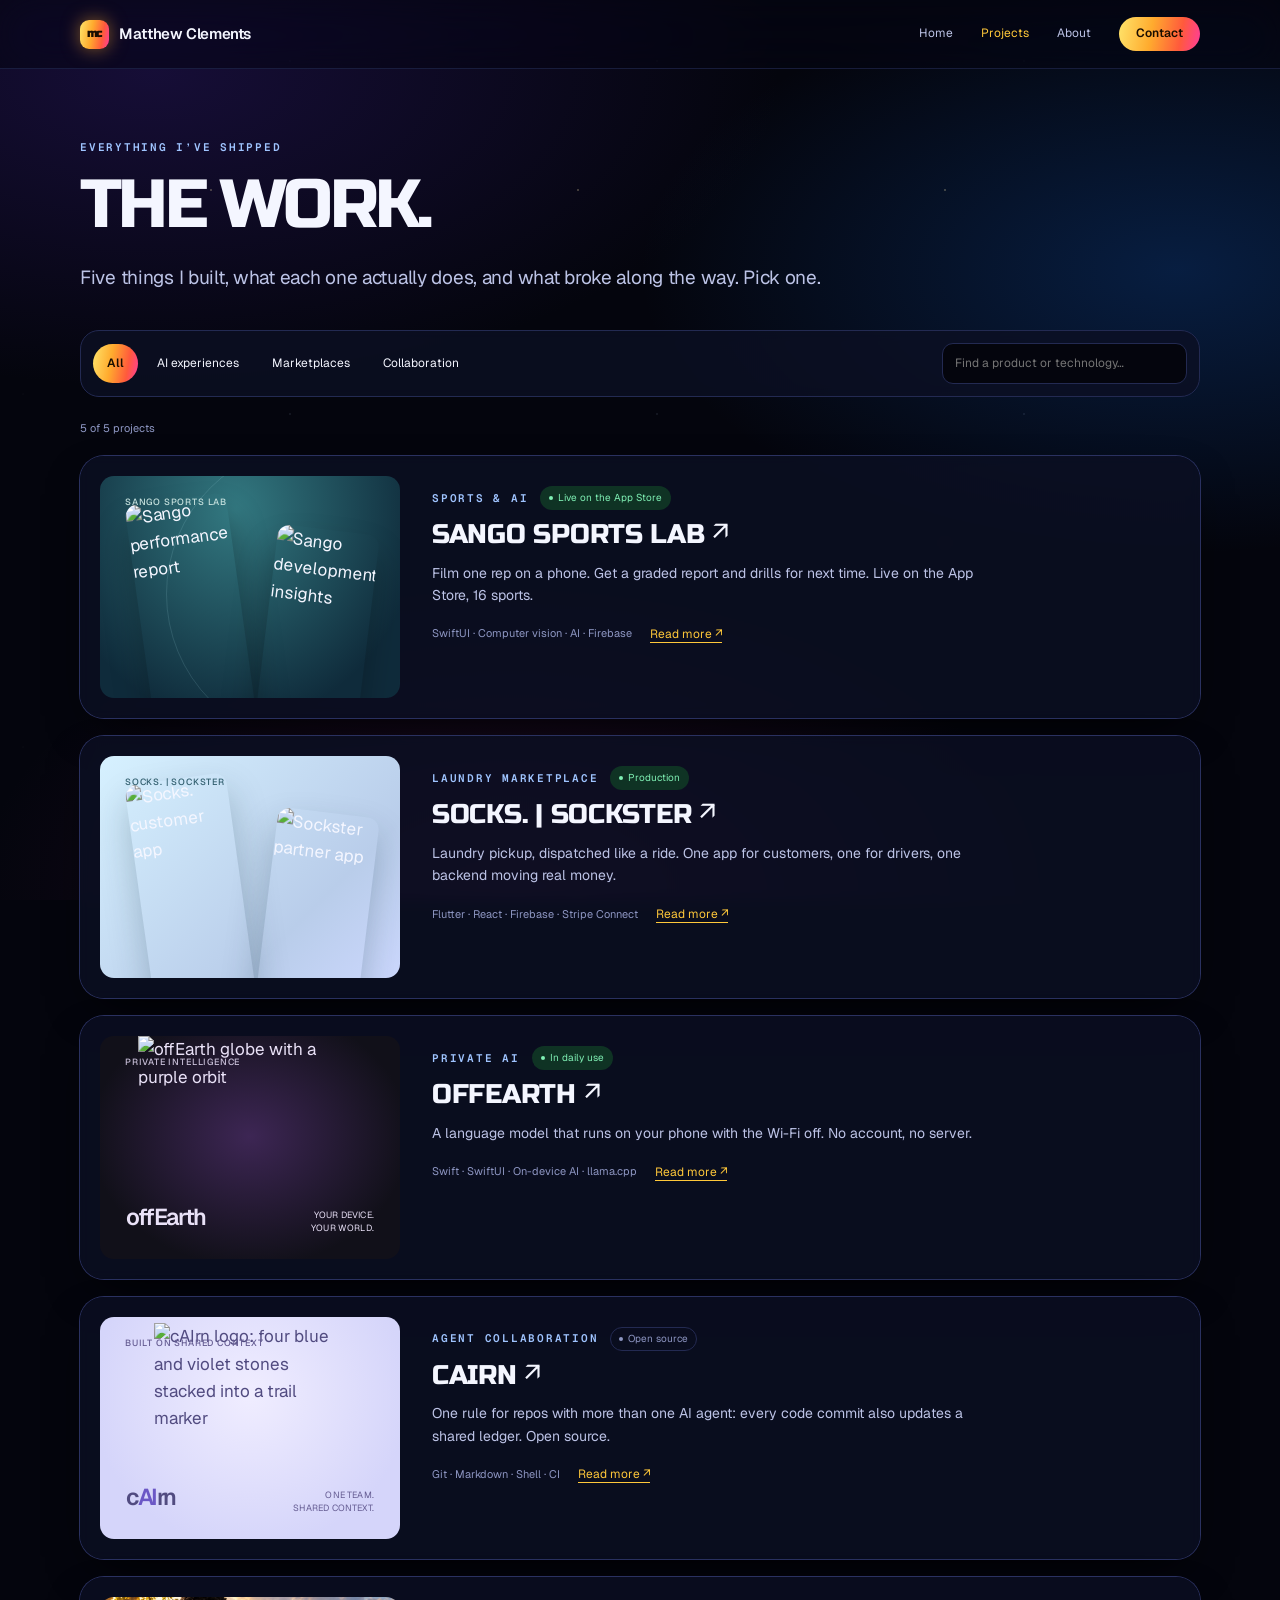
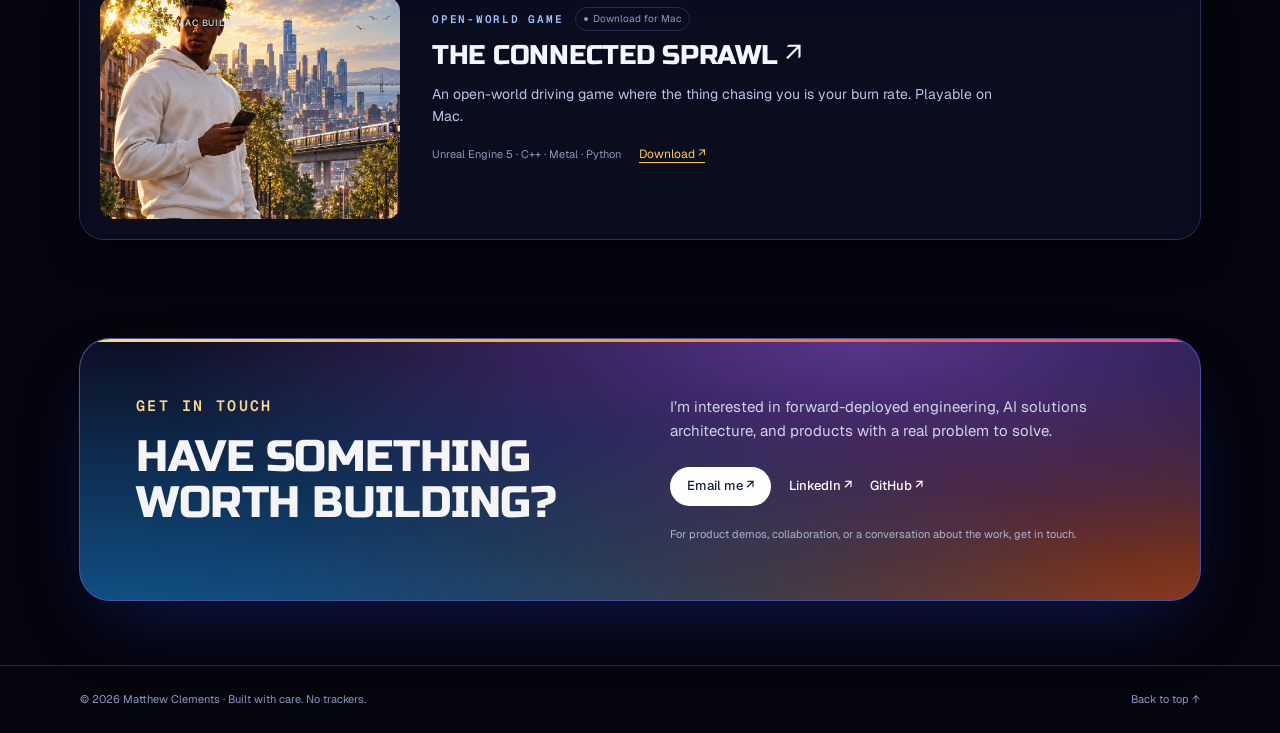
==== commit 4ad7f116: "Merge branch 'galactic-redesign' into stagev2" ====
--- a/projects/index.html
+++ b/projects/index.html
@@ -2,6 +2,7 @@
 <html lang="en">
 <head>
 <meta charset="utf-8"/>
+<meta content="noindex, nofollow" name="robots"/>
 <meta content="width=device-width, initial-scale=1" name="viewport"/>
 <title>Projects — Matthew Clements</title>
 <meta content="Explore Sango Sports Lab, Socks. | Sockster, offEarth, and cAIrn. Product experiences and their underlying technology." name="description"/>
@@ -68,7 +69,7 @@
 </button>
 </div>
 </div>
-</header><main class="wrap" id="main"><section class="page-intro"><p class="eyebrow">Four products. One approach to craft.</p><h1>Built to be useful.</h1><p>Sports coaching, everyday services, private AI, and better collaboration. Explore the product experiences and the technology that supports them.</p></section><div class="project-tools" id="project-tools" hidden><div class="filters" role="group" aria-label="Filter projects by category"><button class="filter" type="button" data-filter="all" aria-pressed="true">All four</button><button class="filter" type="button" data-filter="ai" aria-pressed="false">AI experiences</button><button class="filter" type="button" data-filter="platforms" aria-pressed="false">Marketplaces</button><button class="filter" type="button" data-filter="tools" aria-pressed="false">Collaboration</button></div><label class="sr-only" for="project-search">Search projects</label><input class="search" id="project-search" type="search" placeholder="Find a product or technology…" autocomplete="off"></div><p class="result-count" id="result-count" role="status" aria-live="polite">4 of 4 projects</p><div id="project-list"><article class="project-row" id="sango" data-project data-category="ai"><div class="visual visual-sango"><span class="visual-label" aria-hidden="true">SANGO SPORTS LAB</span><img src="../assets/sango-report.webp" alt="Sango performance report" width="560" height="1212" loading="lazy"><img src="../assets/sango-runway.webp" alt="Sango development insights" width="560" height="1212" loading="lazy"></div><div class="project-info"><div class="project-topline"><span class="kicker">Sports &amp; AI</span><span class="pill live">Live on the App Store</span></div><h2><a href="sango/index.html">Sango Sports Lab ↗</a></h2><p>AI-assisted sports coaching that turns phone video into clear performance insights and a path to improvement.</p><div class="project-bottom"><span class="stack-note">SwiftUI · Computer vision · AI · Firebase</span><a href="sango/index.html">Product overview ↗</a></div></div></article><article class="project-row" id="socks" data-project data-category="platforms"><div class="visual visual-scks"><span class="visual-label" aria-hidden="true">SOCKS. | SOCKSTER</span><img src="../assets/scks-customer.webp" alt="Socks. customer app" width="560" height="1212" loading="lazy"><img src="../assets/scks-driver.webp" alt="Sockster partner app" width="560" height="1212" loading="lazy"></div><div class="project-info"><div class="project-topline"><span class="kicker">Laundry marketplace</span><span class="pill live">Production</span></div><h2><a href="socks/index.html">Socks. | Sockster ↗</a></h2><p>Two sides of a simpler laundry day. Socks. serves customers; Sockster gives pickup and delivery partners the tools to get the job done.</p><div class="project-bottom"><span class="stack-note">Flutter · React · Firebase · Stripe Connect</span><a href="socks/index.html">Product overview ↗</a></div></div></article><article class="project-row" id="offearth" data-project data-category="ai"><div class="visual visual-offearth"><span class="visual-label" aria-hidden="true">PRIVATE INTELLIGENCE</span><img class="brand-logo" src="../assets/offearth-logo.png" alt="offEarth globe with a purple orbit" width="768" height="768" loading="lazy"><div class="visual-wordmark" aria-hidden="true">offEarth<small>YOUR DEVICE.<br>YOUR WORLD.</small></div></div><div class="project-info"><div class="project-topline"><span class="kicker">Private AI</span><span class="pill use">In daily use</span></div><h2><a href="offearth/index.html">offEarth ↗</a></h2><p>Personal AI on your own device. A native experience for private conversations and useful intelligence, even offline.</p><div class="project-bottom"><span class="stack-note">Swift · SwiftUI · On-device AI · llama.cpp</span><a href="offearth/index.html">Product overview ↗</a></div></div></article><article class="project-row" id="cairn" data-project data-category="tools"><div class="visual visual-cairn"><span class="visual-label" aria-hidden="true">BUILT ON SHARED CONTEXT</span><img class="cairn-logo" src="../assets/cairn-logo.svg" alt="cAIrn logo: four blue and violet stones stacked into a trail marker" width="256" height="256" loading="lazy"><div class="visual-wordmark cairn-wordmark" aria-hidden="true"><span>c<span class="cairn-ai">AI</span>rn</span><small>ONE TEAM.<br>SHARED CONTEXT.</small></div></div><div class="project-info"><div class="project-topline"><span class="kicker">Agent collaboration</span><span class="pill ">Open source</span></div><h2><a href="cairn/index.html">cAIrn ↗</a></h2><p>A shared point of reference for people and AI agents building together. Each handoff adds to the work that came before.</p><div class="project-bottom"><span class="stack-note">Git · Markdown · Shell · CI</span><a href="cairn/index.html">Product overview ↗</a></div></div></article><article class="project-row" id="connectedsprawl" data-project data-category="games"><div class="visual" style="background:#1b2a3a url(../assets/connectedsprawl-cover.jpg) center 20%/cover no-repeat"><span class="visual-label" aria-hidden="true">PLAYABLE MAC BUILD</span></div><div class="project-info"><div class="project-topline"><span class="kicker">Open-world game</span><span class="pill ">Download for Mac</span></div><h2><a href="connectedsprawl/index.html">The Connected Sprawl ↗</a></h2><p>A GTA-style open-world city with a startup economy, built in Unreal Engine 5. Drive the city, run the gigs, build the company.</p><div class="project-bottom"><span class="stack-note">Unreal Engine 5 · C++ · Metal · Python</span><a href="connectedsprawl/index.html">Download ↗</a></div></div></article></div><div class="empty-results" id="empty-results" hidden><p>No projects match those filters.</p><button type="button" id="clear-filters">Clear filters and search</button></div><section aria-labelledby="contact-title" class="contact" id="contact">
+</header><main class="wrap" id="main"><section class="page-intro"><p class="eyebrow">Everything I’ve shipped</p><h1>The work.</h1><p>Five things I built, what each one actually does, and what broke along the way. Pick one.</p></section><div class="project-tools" id="project-tools" hidden><div class="filters" role="group" aria-label="Filter projects by category"><button class="filter" type="button" data-filter="all" aria-pressed="true">All</button><button class="filter" type="button" data-filter="ai" aria-pressed="false">AI experiences</button><button class="filter" type="button" data-filter="platforms" aria-pressed="false">Marketplaces</button><button class="filter" type="button" data-filter="tools" aria-pressed="false">Collaboration</button></div><label class="sr-only" for="project-search">Search projects</label><input class="search" id="project-search" type="search" placeholder="Find a product or technology…" autocomplete="off"></div><p class="result-count" id="result-count" role="status" aria-live="polite">5 of 5 projects</p><div id="project-list"><article class="project-row" id="sango" data-project data-category="ai"><div class="visual visual-sango"><span class="visual-label" aria-hidden="true">SANGO SPORTS LAB</span><img src="../assets/sango-report.webp" alt="Sango performance report" width="560" height="1212" loading="lazy"><img src="../assets/sango-runway.webp" alt="Sango development insights" width="560" height="1212" loading="lazy"></div><div class="project-info"><div class="project-topline"><span class="kicker">Sports &amp; AI</span><span class="pill live">Live on the App Store</span></div><h2><a href="sango/index.html">Sango Sports Lab ↗</a></h2><p>Film one rep on a phone. Get a graded report and drills for next time. Live on the App Store, 16 sports.</p><div class="project-bottom"><span class="stack-note">SwiftUI · Computer vision · AI · Firebase</span><a href="sango/index.html">Read more ↗</a></div></div></article><article class="project-row" id="socks" data-project data-category="platforms"><div class="visual visual-scks"><span class="visual-label" aria-hidden="true">SOCKS. | SOCKSTER</span><img src="../assets/scks-customer.webp" alt="Socks. customer app" width="560" height="1212" loading="lazy"><img src="../assets/scks-driver.webp" alt="Sockster partner app" width="560" height="1212" loading="lazy"></div><div class="project-info"><div class="project-topline"><span class="kicker">Laundry marketplace</span><span class="pill live">Production</span></div><h2><a href="socks/index.html">Socks. | Sockster ↗</a></h2><p>Laundry pickup, dispatched like a ride. One app for customers, one for drivers, one backend moving real money.</p><div class="project-bottom"><span class="stack-note">Flutter · React · Firebase · Stripe Connect</span><a href="socks/index.html">Read more ↗</a></div></div></article><article class="project-row" id="offearth" data-project data-category="ai"><div class="visual visual-offearth"><span class="visual-label" aria-hidden="true">PRIVATE INTELLIGENCE</span><img class="brand-logo" src="../assets/offearth-logo.png" alt="offEarth globe with a purple orbit" width="768" height="768" loading="lazy"><div class="visual-wordmark" aria-hidden="true">offEarth<small>YOUR DEVICE.<br>YOUR WORLD.</small></div></div><div class="project-info"><div class="project-topline"><span class="kicker">Private AI</span><span class="pill use">In daily use</span></div><h2><a href="offearth/index.html">offEarth ↗</a></h2><p>A language model that runs on your phone with the Wi-Fi off. No account, no server.</p><div class="project-bottom"><span class="stack-note">Swift · SwiftUI · On-device AI · llama.cpp</span><a href="offearth/index.html">Read more ↗</a></div></div></article><article class="project-row" id="cairn" data-project data-category="tools"><div class="visual visual-cairn"><span class="visual-label" aria-hidden="true">BUILT ON SHARED CONTEXT</span><img class="cairn-logo" src="../assets/cairn-logo.svg" alt="cAIrn logo: four blue and violet stones stacked into a trail marker" width="256" height="256" loading="lazy"><div class="visual-wordmark cairn-wordmark" aria-hidden="true"><span>c<span class="cairn-ai">AI</span>rn</span><small>ONE TEAM.<br>SHARED CONTEXT.</small></div></div><div class="project-info"><div class="project-topline"><span class="kicker">Agent collaboration</span><span class="pill ">Open source</span></div><h2><a href="cairn/index.html">cAIrn ↗</a></h2><p>One rule for repos with more than one AI agent: every code commit also updates a shared ledger. Open source.</p><div class="project-bottom"><span class="stack-note">Git · Markdown · Shell · CI</span><a href="cairn/index.html">Read more ↗</a></div></div></article><article class="project-row" id="connectedsprawl" data-project data-category="games"><div class="visual" style="background:#1b2a3a url(../assets/connectedsprawl-cover.jpg) center 20%/cover no-repeat"><span class="visual-label" aria-hidden="true">PLAYABLE MAC BUILD</span></div><div class="project-info"><div class="project-topline"><span class="kicker">Open-world game</span><span class="pill ">Download for Mac</span></div><h2><a href="connectedsprawl/index.html">The Connected Sprawl ↗</a></h2><p>An open-world driving game where the thing chasing you is your burn rate. Playable on Mac.</p><div class="project-bottom"><span class="stack-note">Unreal Engine 5 · C++ · Metal · Python</span><a href="connectedsprawl/index.html">Download ↗</a></div></div></article></div><div class="empty-results" id="empty-results" hidden><p>No projects match those filters.</p><button type="button" id="clear-filters">Clear filters and search</button></div><section aria-labelledby="contact-title" class="contact" id="contact">
 <div>
 <p class="eyebrow">
       Get in touch
